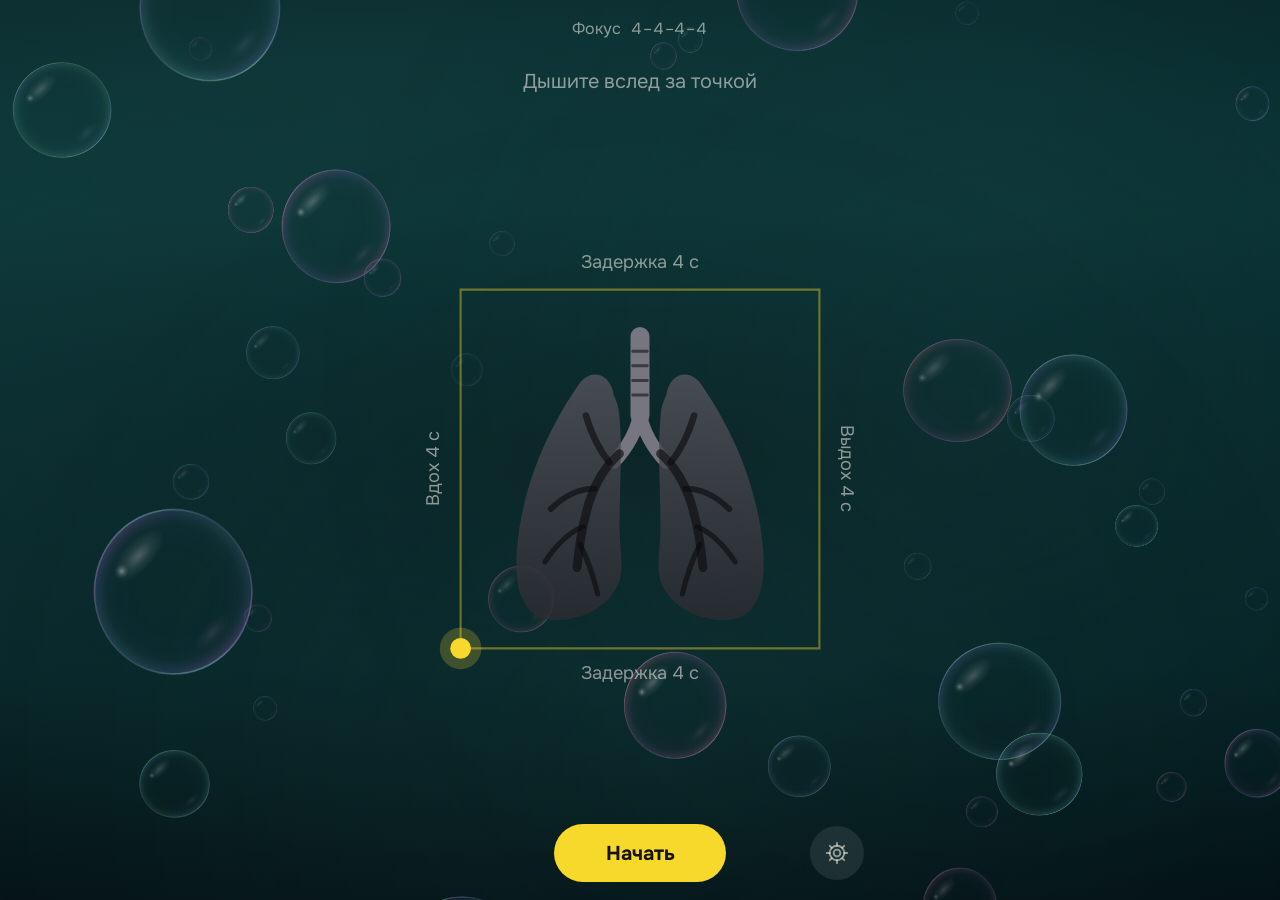
==== index.html @ 0e3fb6a6 "Тренажёр дыхания: первая версия Главный экран: лёгкие внутри фигуры, точка идёт по сторонам. Стороны" ====
<!doctype html>
<html lang="ru">
<head>
  <meta charset="utf-8">
  <meta name="viewport" content="width=device-width, initial-scale=1, viewport-fit=cover">
  <meta name="theme-color" content="#0B0A0D">
  <meta name="description" content="Тренажёр дыхания: вдох, задержка, выдох — вслед за точкой.">
  <title>Дыхание</title>
  <link rel="manifest" href="manifest.webmanifest">
  <link rel="icon" href="icons/icon-192.png" type="image/png">
  <link rel="apple-touch-icon" href="icons/icon-192.png">
  <link rel="preconnect" href="https://fonts.googleapis.com">
  <link rel="preconnect" href="https://fonts.gstatic.com" crossorigin>
  <link href="https://fonts.googleapis.com/css2?family=Onest:wght@400;500;600;700&display=swap" rel="stylesheet">
  <link rel="stylesheet" href="styles.css">
</head>
<body class="no-anim">

  <!-- Живой фон и затемнение под текстом -->
  <canvas id="backdrop" class="backdrop" hidden aria-hidden="true"></canvas>
  <div class="scrim" aria-hidden="true"></div>

  <!-- Экран 1: главный -->
  <main id="main" class="view view-main">
    <header class="top">
      <p class="program"><span id="programName">Квадрат</span> <span id="programPattern" class="pattern">4–4–4–4</span></p>
      <div class="readout" aria-live="polite">
        <p class="hint" id="hint">Дышите вслед за точкой</p>
        <p class="now" id="now" hidden><span id="phaseName">Вдох</span> <span id="count" class="count">4</span></p>
      </div>
    </header>

    <div class="stage">
      <svg id="stage" class="stage-svg" viewBox="0 0 360 360" role="img" aria-label="Лёгкие внутри квадрата, по которому движется точка">
        <defs>
          <path id="lungL" d="M82 46 C80 31 66 27 58 39 C40 65 20 104 16 150 C13 182 22 200 42 200 C60 200 80 191 86 173 C89 163 86 150 86 138 C86 110 88 82 86 62 C86 56 84 50 82 46 Z"/>
          <path id="lungR" d="M118 46 C120 31 134 27 142 39 C160 65 180 104 184 150 C187 182 178 200 158 200 C140 200 120 191 114 173 C111 163 114 150 114 138 C114 110 112 82 114 62 C114 56 116 50 118 46 Z"/>
          <clipPath id="lungsClip"><use href="#lungL"/><use href="#lungR"/></clipPath>
          <linearGradient id="lungGrey" x1="0" y1="0" x2="0" y2="1">
            <stop offset="0" stop-color="#55545C"/>
            <stop offset="1" stop-color="#2C2B31"/>
          </linearGradient>
          <linearGradient id="airFill" x1="0" y1="0" x2="0" y2="1">
            <stop offset="0" stop-color="#FFE86A"/>
            <stop offset=".03" stop-color="#F7D92B"/>
            <stop offset="1" stop-color="#E3B90E"/>
          </linearGradient>
        </defs>

        <!-- фигура: сплошные стороны, пунктир для фаз в 0 секунд, подсветка текущей стороны, след точки -->
        <path id="trackSolid" class="track"/>
        <path id="trackDashed" class="track dashed"/>
        <path id="activeSeg" class="active-seg"/>
        <path id="tail" class="tail"/>

        <!-- подписи сторон (положение задаёт app.js) -->
        <text class="side-label" data-side="0"></text>
        <text class="side-label" data-side="1"></text>
        <text class="side-label" data-side="2"></text>
        <text class="side-label" data-side="3"></text>

        <!-- лёгкие (положение и размер внутри фигуры задаёт app.js) -->
        <g id="lungsPlace">
          <g id="lungsBody" class="lungs-body">
            <path class="windpipe" d="M100 6 V60"/>
            <path class="windpipe stem" d="M100 58 Q97 76 82 92"/>
            <path class="windpipe stem" d="M100 58 Q103 76 118 92"/>
            <path class="rings" d="M95 16 H105 M95 26 H105 M95 36 H105 M95 46 H105"/>
            <use href="#lungL" class="tissue" fill="url(#lungGrey)"/>
            <use href="#lungR" class="tissue" fill="url(#lungGrey)"/>
            <g clip-path="url(#lungsClip)">
              <rect id="air" x="0" y="204" width="200" height="240" fill="url(#airFill)"/>
            </g>
            <g class="tree">
              <path d="M86 86 Q72 98 65 120 Q59 140 57 164" stroke-width="6"/>
              <path d="M79 92 Q69 80 63 60" stroke-width="4.5"/>
              <path d="M69 110 Q53 110 39 124" stroke-width="4"/>
              <path d="M61 136 Q47 142 35 160" stroke-width="3.5"/>
              <path d="M59 148 Q67 164 71 182" stroke-width="3.5"/>
              <path d="M114 86 Q128 98 135 120 Q141 140 143 164" stroke-width="6"/>
              <path d="M121 92 Q131 80 137 60" stroke-width="4.5"/>
              <path d="M131 110 Q147 110 161 124" stroke-width="4"/>
              <path d="M139 136 Q153 142 165 160" stroke-width="3.5"/>
              <path d="M141 148 Q133 164 129 182" stroke-width="3.5"/>
            </g>
          </g>
        </g>

        <!-- точка -->
        <g id="dot" class="dot">
          <circle r="16" class="halo"/>
          <circle r="8" class="core"/>
        </g>
      </svg>
    </div>

    <footer class="bar">
      <div class="stats" id="stats" aria-hidden="true">
        <span id="elapsed">00:00</span>
        <span id="cycles">0 циклов</span>
      </div>
      <button id="toggle" class="primary" type="button">Начать</button>
      <a href="#settings" id="openSettings" class="icon-btn" aria-label="Настройки">
        <svg viewBox="0 0 24 24" width="26" height="26" fill="none" stroke="currentColor" stroke-width="1.7" stroke-linecap="round">
          <circle cx="12" cy="12" r="3.1"/>
          <circle cx="12" cy="12" r="6.7"/>
          <path d="M12 2.6v2.7M12 18.7v2.7M2.6 12h2.7M18.7 12h2.7M5.35 5.35l1.9 1.9M16.75 16.75l1.9 1.9M5.35 18.65l1.9-1.9M16.75 7.25l1.9-1.9"/>
        </svg>
      </a>
    </footer>
  </main>

  <!-- Экран 2: настройки -->
  <section id="settings" class="view view-settings" aria-label="Настройки">
    <header class="settings-head">
      <button id="back" class="icon-btn ghost" type="button" aria-label="Назад">
        <svg viewBox="0 0 24 24" width="26" height="26" fill="none" stroke="currentColor" stroke-width="2" stroke-linecap="round" stroke-linejoin="round"><path d="M15 5l-7 7 7 7"/></svg>
      </button>
      <h2>Настройки</h2>
    </header>
    <p class="lede">Выберите программу. Длительность каждой фазы задаётся в секундах.</p>
    <div id="programList" class="program-list" role="radiogroup" aria-label="Программы"></div>
    <button id="addProgram" class="add" type="button">
      <svg viewBox="0 0 24 24" width="20" height="20" fill="none" stroke="currentColor" stroke-width="2" stroke-linecap="round"><path d="M12 5v14M5 12h14"/></svg>
      Добавить программу
    </button>

    <h3 class="section-title" id="soundTitle">Звук</h3>
    <p class="section-note">Чтобы заниматься с закрытыми глазами. Низкий колокольчик — вдох, высокий — выдох, двойной «тук» — задержка.</p>
    <div id="soundList" class="chips" role="radiogroup" aria-labelledby="soundTitle"></div>
    <div class="sound-row">
      <button id="soundDemo" class="pill" type="button">Прослушать</button>
      <label class="volume">
        <span>Громкость</span>
        <input id="volume" type="range" min="0" max="100" step="5" value="60">
      </label>
    </div>
    <div class="option">
      <div class="option-text">
        <span class="option-title" id="vibrateLabel">Вибрация</span>
        <span class="option-note">Короткий импульс — вдох, два — задержка, длинный — выдох. Работает только при включённом экране.</span>
      </div>
      <button id="vibrate" class="switch" type="button" role="switch" aria-checked="false" aria-labelledby="vibrateLabel"><span></span></button>
    </div>

    <h3 class="section-title" id="backgroundTitle">Фон</h3>
    <div id="backgroundList" class="chips" role="radiogroup" aria-labelledby="backgroundTitle"></div>

    <div class="option">
      <div class="option-text">
        <span class="option-title" id="proportionalLabel">Стороны по времени</span>
        <span class="option-note">Чем дольше фаза, тем длиннее её сторона. Точка идёт с одной скоростью.</span>
      </div>
      <button id="proportional" class="switch" type="button" role="switch" aria-checked="true" aria-labelledby="proportionalLabel"><span></span></button>
    </div>

    <button id="resetPrograms" class="reset" type="button">Вернуть стандартные программы</button>

    <p class="disclaimer">Это не медицинское приложение. Дышите мягко, не на полную грудь, сидя или лёжа. Закружилась голова — остановитесь и дышите как обычно. При беременности, болезнях сердца и лёгких, эпилепсии или панических атаках сначала посоветуйтесь с врачом и не делайте задержек дыхания.</p>
  </section>

  <script src="figure.js"></script>
  <script src="backgrounds/registry.js"></script>
  <script src="backgrounds/bubbles.js"></script>
  <script src="backgrounds/sea.js"></script>
  <script src="backgrounds/clouds.js"></script>
  <script src="backgrounds/aurora.js"></script>
  <script src="backgrounds/fireflies.js"></script>
  <script src="backgrounds/underwater.js"></script>
  <script src="backgrounds/host.js"></script>
  <script src="sound/engine.js"></script>
  <script src="sound/bell.js"></script>
  <script src="sound/ladder.js"></script>
  <script src="sound/tone.js"></script>
  <script src="sound/wave.js"></script>
  <script src="app.js"></script>
</body>
</html>
---- styles.css ----
:root {
  --bg: #0B0A0D;
  --surface: #17161B;
  --line: #2B2931;
  --air: #F7D92B;
  --air-deep: #E3B90E;
  --text: #F3F1E7;
  --dim: rgba(243, 241, 231, .56); /* второстепенный текст — полупрозрачный, чтобы не спорить с фоном */
  --glass: rgba(255, 255, 255, .09);
  --font: "Onest", "Segoe UI", Roboto, system-ui, sans-serif;
  color-scheme: dark;
}

* { box-sizing: border-box; }

html, body {
  height: 100%;
  margin: 0;
  overflow: hidden;
}

body {
  background: var(--bg);
  color: var(--text);
  font-family: var(--font);
  font-size: 17px;
  line-height: 1.35;
  font-variant-numeric: lining-nums tabular-nums;
  -webkit-tap-highlight-color: transparent;
  overscroll-behavior: none;
  user-select: none;
}

button, input { font: inherit; color: inherit; }
button { cursor: pointer; }
p, h2 { margin: 0; }

:focus-visible {
  outline: 2px solid var(--air);
  outline-offset: 3px;
}

/* ---------- Живой фон ---------- */

.backdrop {
  position: fixed;
  inset: 0;
  width: 100%;
  height: 100%;
}
/* затемнение под лёгкими и текстом, чтобы они читались на любом фоне */
.scrim {
  position: fixed;
  inset: 0;
  display: none;
  background:
    radial-gradient(ellipse 80% 46% at 50% 50%, rgba(6, 6, 10, .42), rgba(6, 6, 10, 0) 100%),
    linear-gradient(rgba(6, 6, 10, .38), rgba(6, 6, 10, .1) 24%, rgba(6, 6, 10, .1) 74%, rgba(6, 6, 10, .46));
}
.has-backdrop .scrim { display: block; }

.view {
  position: fixed;
  inset: 0;
  max-width: 480px;
  margin: 0 auto;
  padding: max(18px, env(safe-area-inset-top)) 16px max(18px, env(safe-area-inset-bottom));
}

/* ---------- Главный экран ---------- */

.view-main {
  display: grid;
  grid-template-rows: auto minmax(0, 1fr) auto;
  transition: opacity .28s;
}
/* пока открыты настройки, главный экран не просвечивает сквозь них — виден только фон */
.view-main[inert] { opacity: 0; }
.no-anim .view-main { transition: none; }

.top { text-align: center; }

.program {
  color: var(--dim);
  font-size: 16px;
}
.program .pattern {
  margin-left: 6px;
  letter-spacing: .06em;
}

.readout {
  display: grid;
  place-items: center;
  min-height: 84px;
}
.hint {
  color: var(--dim);
  font-size: 20px;
}
.now {
  color: var(--air);
  font-size: 40px;
  font-weight: 600;
  line-height: 1;
  letter-spacing: -.01em;
  opacity: .82;
}
.now .count {
  display: inline-block;
  min-width: 1.3em;
  text-align: left;
  margin-left: .15em;
}
[hidden] { display: none !important; }

.stage {
  display: grid;
  place-items: center;
  min-height: 0;
  margin: 0 -10px;
}
.stage-svg {
  width: min(100%, 58dvh);
  aspect-ratio: 1;
  overflow: visible;
}

.track {
  fill: none;
  stroke: var(--air);
  stroke-opacity: .42;
  stroke-width: 1.6;
  stroke-linecap: square;
  stroke-linejoin: miter;
}
.track.dashed {
  stroke-opacity: .3;
  stroke-dasharray: 5 7;
  stroke-linecap: butt;
}
.active-seg {
  fill: none;
  stroke: var(--air);
  stroke-width: 2.4;
  stroke-linecap: square;
}
.tail {
  fill: none;
  stroke: var(--air);
  stroke-width: 6;
  stroke-opacity: .28;
  stroke-linecap: butt;
}

.side-label {
  fill: var(--dim);
  font-size: 14px;
  text-anchor: middle;
  dominant-baseline: middle;
  transition: fill .3s;
}
.side-label.active { fill: var(--air); font-weight: 600; }
.side-label.skip { opacity: .45; }

.lungs-body {
  transform-box: fill-box;
  transform-origin: 50% 55%;
}
.has-backdrop .tissue { fill-opacity: .8; }
.windpipe {
  fill: none;
  stroke: #77757F;
  stroke-width: 13;
  stroke-linecap: round;
}
.windpipe.stem { stroke-width: 9; }
.rings {
  fill: none;
  stroke: var(--bg);
  stroke-opacity: .55;
  stroke-width: 2;
  stroke-linecap: round;
}
.tree path {
  fill: none;
  stroke: var(--bg);
  stroke-opacity: .62;
  stroke-linecap: round;
}

.dot .core { fill: var(--air); }
.dot .halo { fill: var(--air); opacity: .22; }
.dot.hop { animation: hop .35s ease-out; }
@keyframes hop { from { opacity: 0; } to { opacity: 1; } }

.bar {
  display: grid;
  grid-template-columns: 1fr auto 1fr;
  align-items: center;
  gap: 10px;
  padding-top: 10px;
}
.stats {
  justify-self: start;
  display: grid;
  color: var(--dim);
  font-size: 15px;
  line-height: 1.3;
  opacity: 0;
  transition: opacity .3s;
}
.stats #elapsed { font-size: 19px; font-weight: 500; }
.running .stats { opacity: 1; }

.primary {
  min-width: 172px;
  height: 58px;
  padding: 0 28px;
  border: 0;
  border-radius: 29px;
  background: var(--air);
  color: #15130A;
  font-size: 20px;
  font-weight: 700;
  transition: background .2s, color .2s, box-shadow .2s;
}
.primary:active { background: var(--air-deep); }
.running .primary {
  background: transparent;
  color: var(--text);
  box-shadow: inset 0 0 0 1.5px #4A4753;
  font-weight: 500;
}

.icon-btn {
  justify-self: end;
  display: grid;
  place-items: center;
  width: 54px;
  height: 54px;
  border: 0;
  border-radius: 50%;
  background: var(--surface);
  color: var(--text);
  text-decoration: none;
}
.has-backdrop .view-main .icon-btn { background: var(--glass); color: var(--dim); }
.has-backdrop .running .primary { box-shadow: inset 0 0 0 1.5px rgba(255, 255, 255, .28); color: var(--dim); }
.icon-btn:active { background: var(--line); }
.icon-btn.ghost { background: transparent; justify-self: start; margin-left: -12px; }

/* ---------- Настройки ---------- */

.view-settings {
  background: var(--bg);
  overflow-y: auto;
  scrollbar-width: none;
  visibility: hidden;
  transform: translateX(100%);
  transition: transform .28s cubic-bezier(.2, .7, .2, 1), visibility 0s .28s;
  user-select: auto;
}
.view-settings.open {
  visibility: visible;
  transform: none;
  transition: transform .28s cubic-bezier(.2, .7, .2, 1), visibility 0s;
}
.no-anim .view-settings { transition: none; }
/* сквозь настройки чуть просвечивает выбранный фон — сразу видно, что выбрали */
.has-backdrop .view-settings { background: rgba(11, 10, 13, .84); }
.has-backdrop .prog.selected { background: rgba(30, 29, 36, .92); }

.settings-head {
  display: flex;
  align-items: center;
  gap: 4px;
}
.settings-head h2 {
  font-size: 26px;
  font-weight: 700;
  letter-spacing: -.01em;
}
.lede {
  margin: 6px 0 18px;
  color: var(--dim);
  font-size: 16px;
  max-width: 34ch;
}

.program-list { border-top: 1px solid var(--line); }
.prog { border-bottom: 1px solid var(--line); }

.prog-head {
  display: grid;
  grid-template-columns: 22px 1fr auto;
  align-items: center;
  gap: 14px;
  width: 100%;
  min-height: 60px;
  padding: 0 4px;
  border: 0;
  background: none;
  text-align: left;
}
.prog-name { min-width: 0; overflow-wrap: anywhere; font-size: 18px; font-weight: 500; }
.prog-pattern { color: var(--dim); letter-spacing: .06em; }

/* значок выбора — маленький квадрат с точкой в левом нижнем углу */
.glyph {
  position: relative;
  width: 20px;
  height: 20px;
  padding: 0;
  background: none;
  border: 1.6px solid #4A4753;
  border-radius: 5px;
}
.selected .glyph { border-color: var(--air); }
.selected .glyph::after {
  content: "";
  position: absolute;
  left: -5px;
  bottom: -5px;
  width: 9px;
  height: 9px;
  border-radius: 50%;
  background: var(--air);
  box-shadow: 0 0 0 3px var(--surface);
}

.prog.selected {
  margin: 10px -6px;
  padding: 0 10px 12px;
  border: 0;
  border-radius: 20px;
  background: var(--surface);
}
.prog.selected + .prog { border-top: 1px solid var(--line); }
.selected .prog-head { cursor: default; }
.selected .prog-pattern { color: var(--air); }

.name-input {
  width: 100%;
  min-width: 0;
  padding: 6px 0;
  border: 0;
  border-bottom: 1px dashed #4A4753;
  border-radius: 0;
  background: none;
  font-size: 18px;
  font-weight: 600;
}
.name-input:focus { outline: none; border-bottom: 1px solid var(--air); }

.row {
  display: grid;
  grid-template-columns: 22px 1fr auto;
  align-items: center;
  gap: 14px;
  min-height: 60px;
  padding: 0 4px;
  border-top: 1px solid var(--line);
}
.row-label { font-size: 17px; line-height: 1.2; }

/* значок фазы — квадрат с подсвеченной стороной */
.side-icon {
  width: 20px;
  height: 20px;
  border: 2px solid #4A4753;
  border-radius: 4px;
}
.side-icon.s0 { border-left-color: var(--air); }
.side-icon.s1 { border-top-color: var(--air); }
.side-icon.s2 { border-right-color: var(--air); }
.side-icon.s3 { border-bottom-color: var(--air); }

.stepper {
  display: grid;
  grid-template-columns: 44px 52px 44px;
  align-items: center;
}
.stepper button {
  display: grid;
  place-items: center;
  width: 44px;
  height: 44px;
  border: 1.5px solid #4A4753;
  border-radius: 50%;
  background: none;
}
.stepper button:active { background: var(--line); }
.stepper button:disabled { opacity: .3; cursor: default; }
.stepper output {
  text-align: center;
  font-size: 22px;
  font-weight: 600;
}
.stepper output small {
  margin-left: 2px;
  color: var(--dim);
  font-size: 14px;
  font-weight: 400;
}

.editor-foot {
  display: flex;
  justify-content: space-between;
  align-items: center;
  gap: 12px;
  padding: 12px 4px 0;
  border-top: 1px solid var(--line);
  color: var(--dim);
  font-size: 15px;
}
.delete {
  padding: 8px 0;
  border: 0;
  background: none;
  color: #E08A7D;
  font-size: 15px;
}
.delete:disabled { visibility: hidden; }

.add {
  display: flex;
  align-items: center;
  gap: 10px;
  width: 100%;
  min-height: 60px;
  padding: 0 4px;
  border: 0;
  background: none;
  color: var(--air);
  font-size: 17px;
  font-weight: 500;
}

.prog-note {
  margin: 0 4px 12px 40px;
  color: var(--dim);
  font-size: 15px;
  line-height: 1.4;
}

.reset {
  width: 100%;
  min-height: 52px;
  padding: 0 4px;
  border: 0;
  border-top: 1px solid var(--line);
  background: none;
  color: var(--dim);
  font-size: 16px;
  text-align: left;
}
.disclaimer {
  padding: 16px 4px 28px;
  border-top: 1px solid var(--line);
  color: var(--dim);
  font-size: 14px;
  line-height: 1.45;
}

.section-title {
  margin: 0;
  padding: 22px 4px 4px;
  border-top: 1px solid var(--line);
  font-size: 20px;
  font-weight: 700;
}
.section-note {
  padding: 0 4px;
  color: var(--dim);
  font-size: 15px;
  line-height: 1.4;
}
.chips {
  display: flex;
  flex-wrap: wrap;
  gap: 8px;
  padding: 12px 2px 16px;
}
.chip {
  min-height: 44px;
  padding: 0 16px;
  border: 1.5px solid #4A4753;
  border-radius: 22px;
  background: none;
  font-size: 16px;
}
.chip[aria-checked="true"] {
  border-color: var(--air);
  background: var(--air);
  color: #15130A;
  font-weight: 600;
}
.sound-row {
  display: grid;
  grid-template-columns: auto 1fr;
  align-items: center;
  gap: 18px;
  padding: 0 4px 16px;
}
.pill {
  min-height: 44px;
  padding: 0 18px;
  border: 0;
  border-radius: 22px;
  background: var(--glass);
  font-size: 16px;
}
.pill:active { background: var(--line); }
.volume { display: grid; gap: 4px; color: var(--dim); font-size: 14px; }
.volume input { width: 100%; height: 28px; margin: 0; accent-color: var(--air); }
.sound-off .sound-row { opacity: .35; pointer-events: none; }

.option {
  display: grid;
  grid-template-columns: 1fr auto;
  align-items: center;
  gap: 16px;
  margin-top: 8px;
  padding: 16px 4px 24px;
  border-top: 1px solid var(--line);
}
.option-text { display: grid; gap: 3px; }
.option-title { font-size: 17px; font-weight: 500; }
.option-note { color: var(--dim); font-size: 15px; }

.switch {
  position: relative;
  width: 54px;
  height: 32px;
  padding: 0;
  border: 0;
  border-radius: 16px;
  background: #4A4753;
  transition: background .2s;
}
.switch span {
  position: absolute;
  top: 4px;
  left: 4px;
  width: 24px;
  height: 24px;
  border-radius: 50%;
  background: var(--text);
  transition: transform .2s;
}
.switch[aria-checked="true"] { background: var(--air); }
.switch[aria-checked="true"] span { transform: translateX(22px); background: #15130A; }

@media (prefers-reduced-motion: reduce) {
  .view-settings, .side-label, .stats, .primary, .switch, .switch span { transition: none; }
  .dot.hop { animation: none; }
}
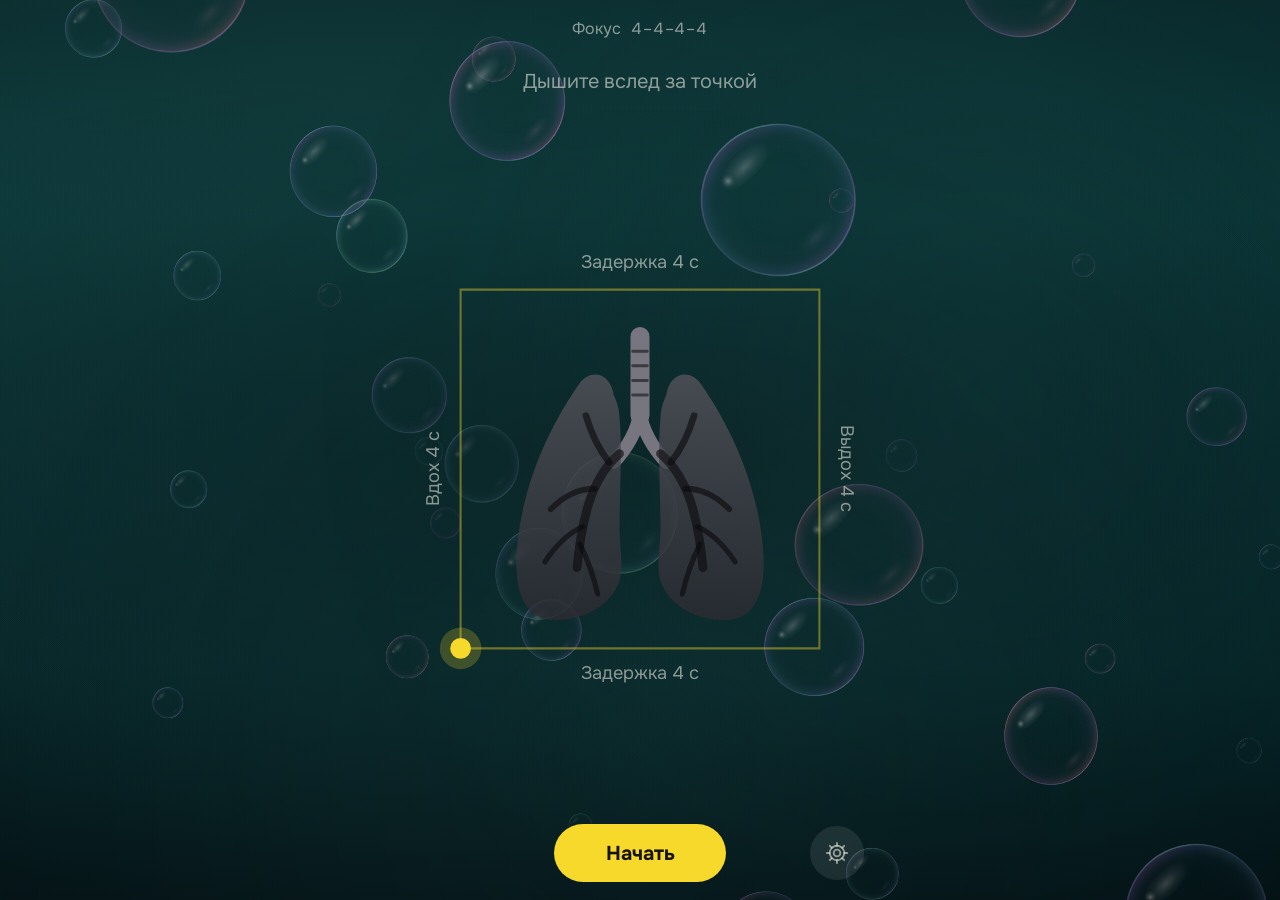
==== commit 18e2eb0d: "Кнопка установки прямо в приложении В меню Chrome нужный пункт легко не найти, поэтому приложение са" ====
--- a/index.html
+++ b/index.html
@@ -118,6 +118,14 @@
       </button>
       <h2>Настройки</h2>
     </header>
+    <div id="installBox" class="install" hidden>
+      <div class="option-text">
+        <span class="option-title">Установить на телефон</span>
+        <span class="option-note">Приложение появится отдельной иконкой и будет работать без интернета.</span>
+      </div>
+      <button id="install" class="pill accent" type="button">Установить</button>
+    </div>
+
     <p class="lede">Выберите программу. Длительность каждой фазы задаётся в секундах.</p>
     <div id="programList" class="program-list" role="radiogroup" aria-label="Программы"></div>
     <button id="addProgram" class="add" type="button">
--- a/styles.css
+++ b/styles.css
@@ -512,6 +512,19 @@
   font-size: 16px;
 }
 .pill:active { background: var(--line); }
+.pill.accent { background: var(--air); color: #15130A; font-weight: 600; }
+.pill.accent:active { background: var(--air-deep); }
+
+.install {
+  display: grid;
+  grid-template-columns: 1fr auto;
+  align-items: center;
+  gap: 14px;
+  margin: 4px 0 16px;
+  padding: 14px;
+  border-radius: 16px;
+  background: var(--surface);
+}
 .volume { display: grid; gap: 4px; color: var(--dim); font-size: 14px; }
 .volume input { width: 100%; height: 28px; margin: 0; accent-color: var(--air); }
 .sound-off .sound-row { opacity: .35; pointer-events: none; }
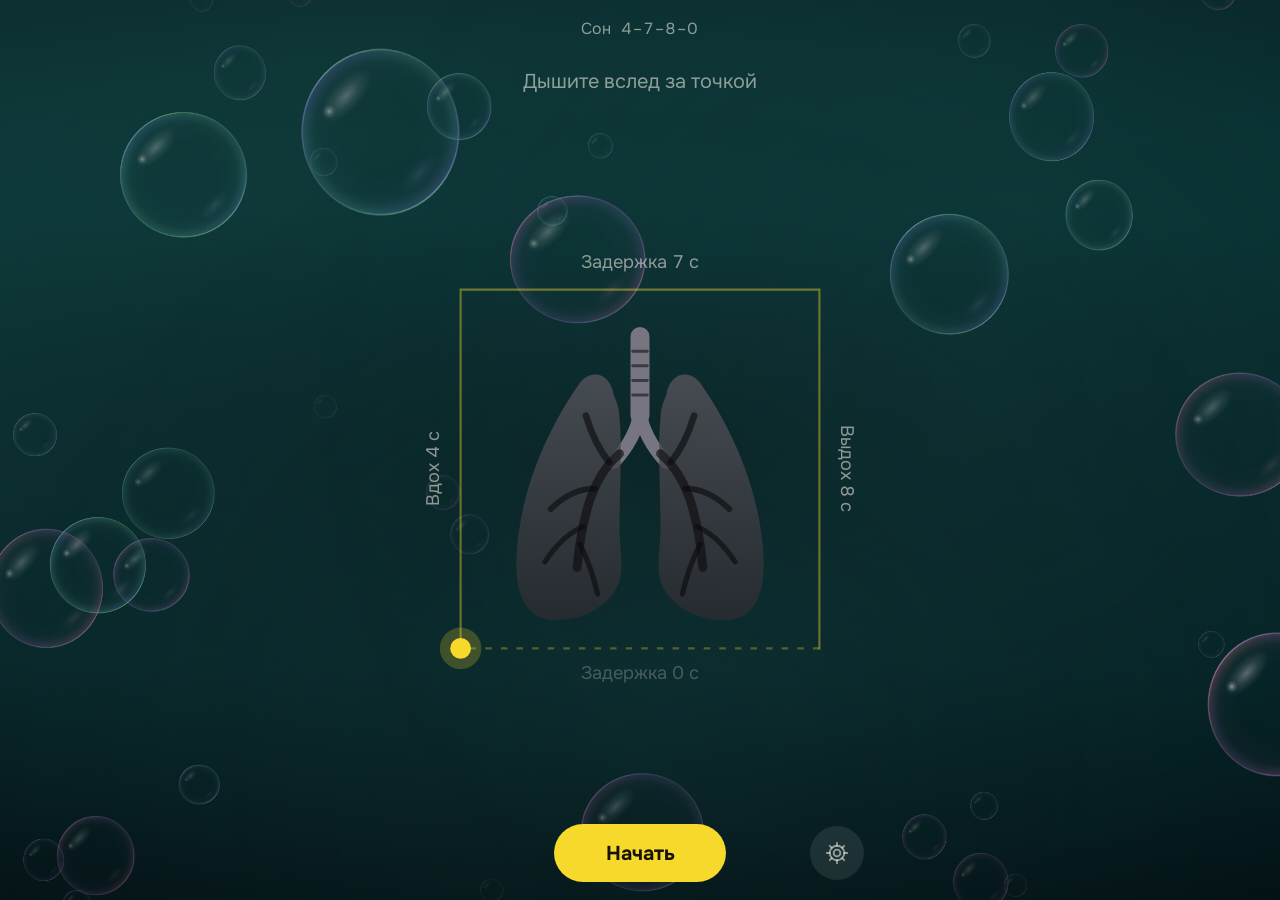
==== commit 8e3c056d: "Поддержка iPhone и iPad iPhone не читает манифест и не умеет предлагать установку, поэтому добавлены" ====
--- a/index.html
+++ b/index.html
@@ -8,7 +8,12 @@
   <title>Дыхание</title>
   <link rel="manifest" href="manifest.webmanifest">
   <link rel="icon" href="icons/icon-192.png" type="image/png">
-  <link rel="apple-touch-icon" href="icons/icon-192.png">
+  <!-- iPhone не читает манифест: иконку, заголовок и вид строки состояния задаём отдельно -->
+  <link rel="apple-touch-icon" href="icons/icon-180.png">
+  <meta name="apple-mobile-web-app-title" content="Дыхание">
+  <meta name="apple-mobile-web-app-capable" content="yes">
+  <meta name="mobile-web-app-capable" content="yes">
+  <meta name="apple-mobile-web-app-status-bar-style" content="black-translucent">
   <link rel="preconnect" href="https://fonts.googleapis.com">
   <link rel="preconnect" href="https://fonts.gstatic.com" crossorigin>
   <link href="https://fonts.googleapis.com/css2?family=Onest:wght@400;500;600;700&display=swap" rel="stylesheet">
@@ -121,7 +126,7 @@
     <div id="installBox" class="install" hidden>
       <div class="option-text">
         <span class="option-title">Установить на телефон</span>
-        <span class="option-note">Приложение появится отдельной иконкой и будет работать без интернета.</span>
+        <span class="option-note" id="installNote">Приложение появится отдельной иконкой и будет работать без интернета.</span>
       </div>
       <button id="install" class="pill accent" type="button">Установить</button>
     </div>
@@ -146,7 +151,7 @@
     <div class="option">
       <div class="option-text">
         <span class="option-title" id="vibrateLabel">Вибрация</span>
-        <span class="option-note">Короткий импульс — вдох, два — задержка, длинный — выдох. Работает только при включённом экране.</span>
+        <span class="option-note" id="vibrateNote">Короткий импульс — вдох, два — задержка, длинный — выдох. Работает только при включённом экране.</span>
       </div>
       <button id="vibrate" class="switch" type="button" role="switch" aria-checked="false" aria-labelledby="vibrateLabel"><span></span></button>
     </div>
